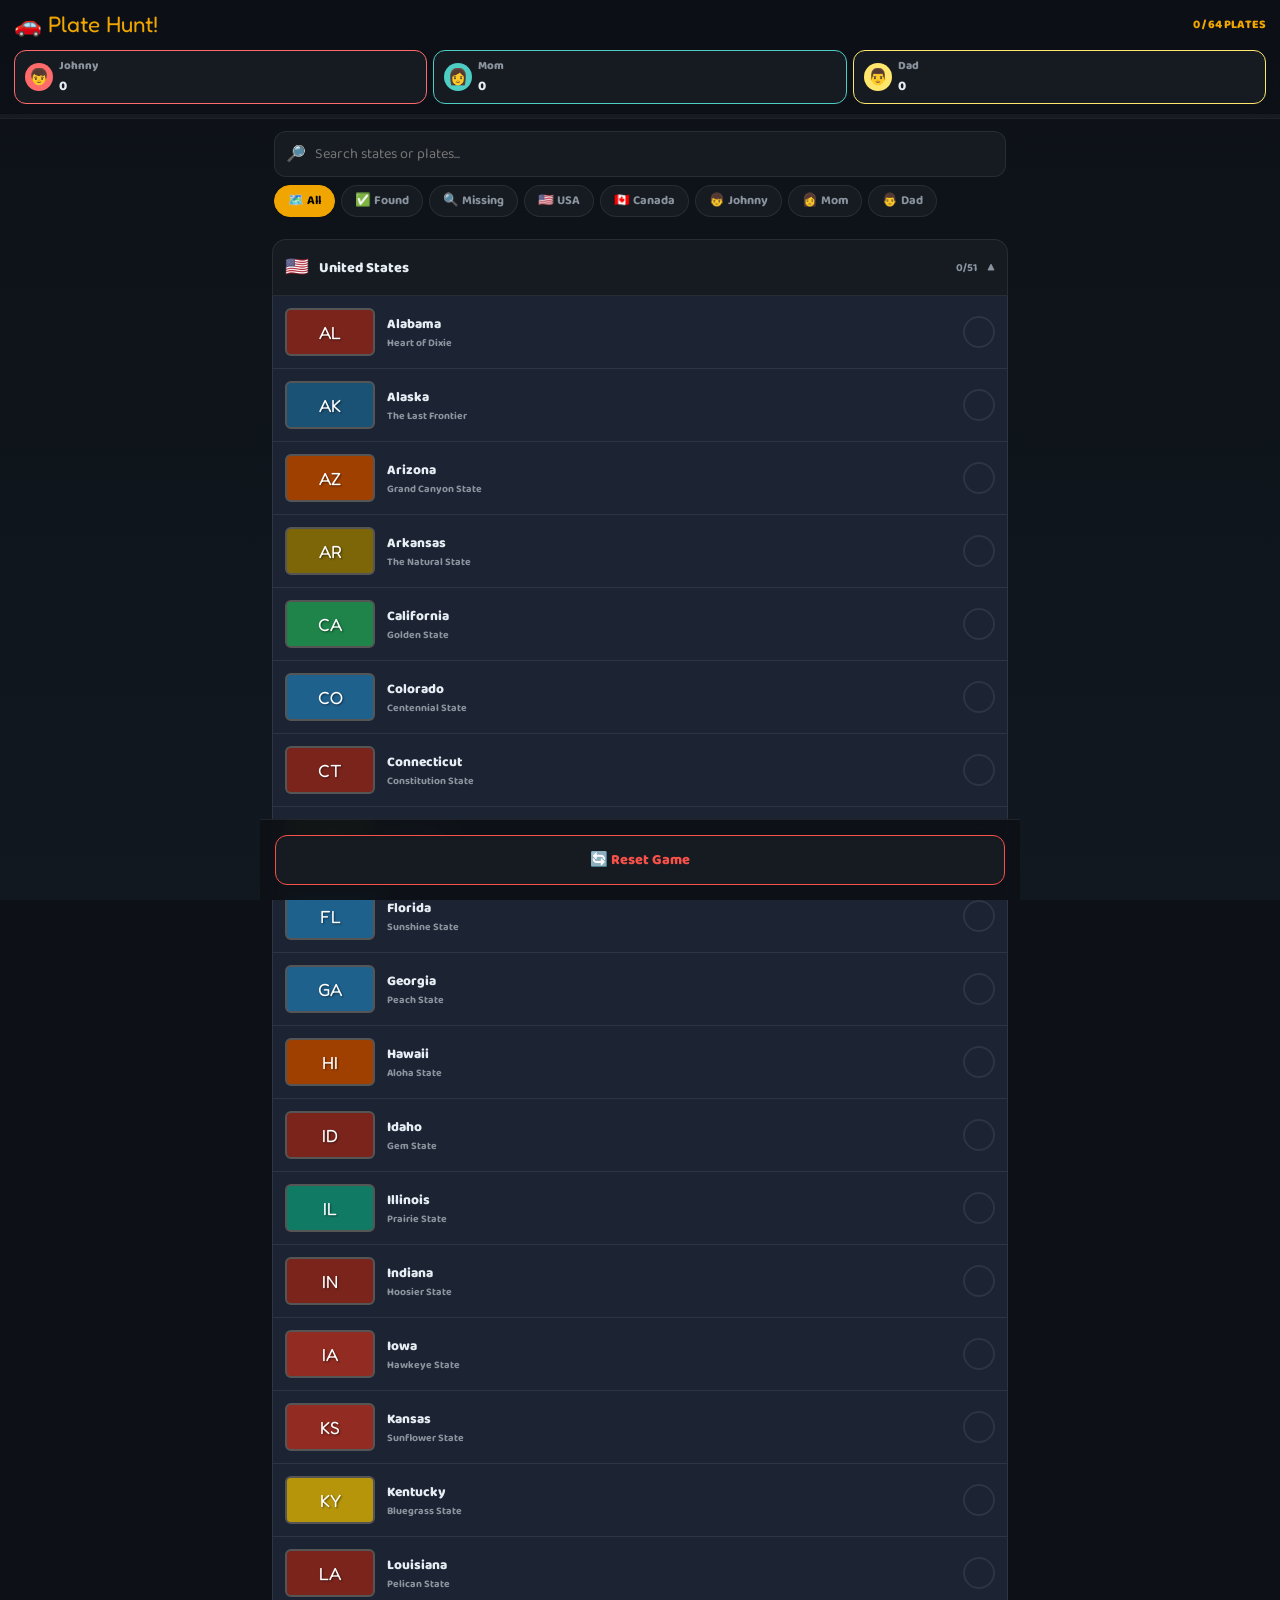
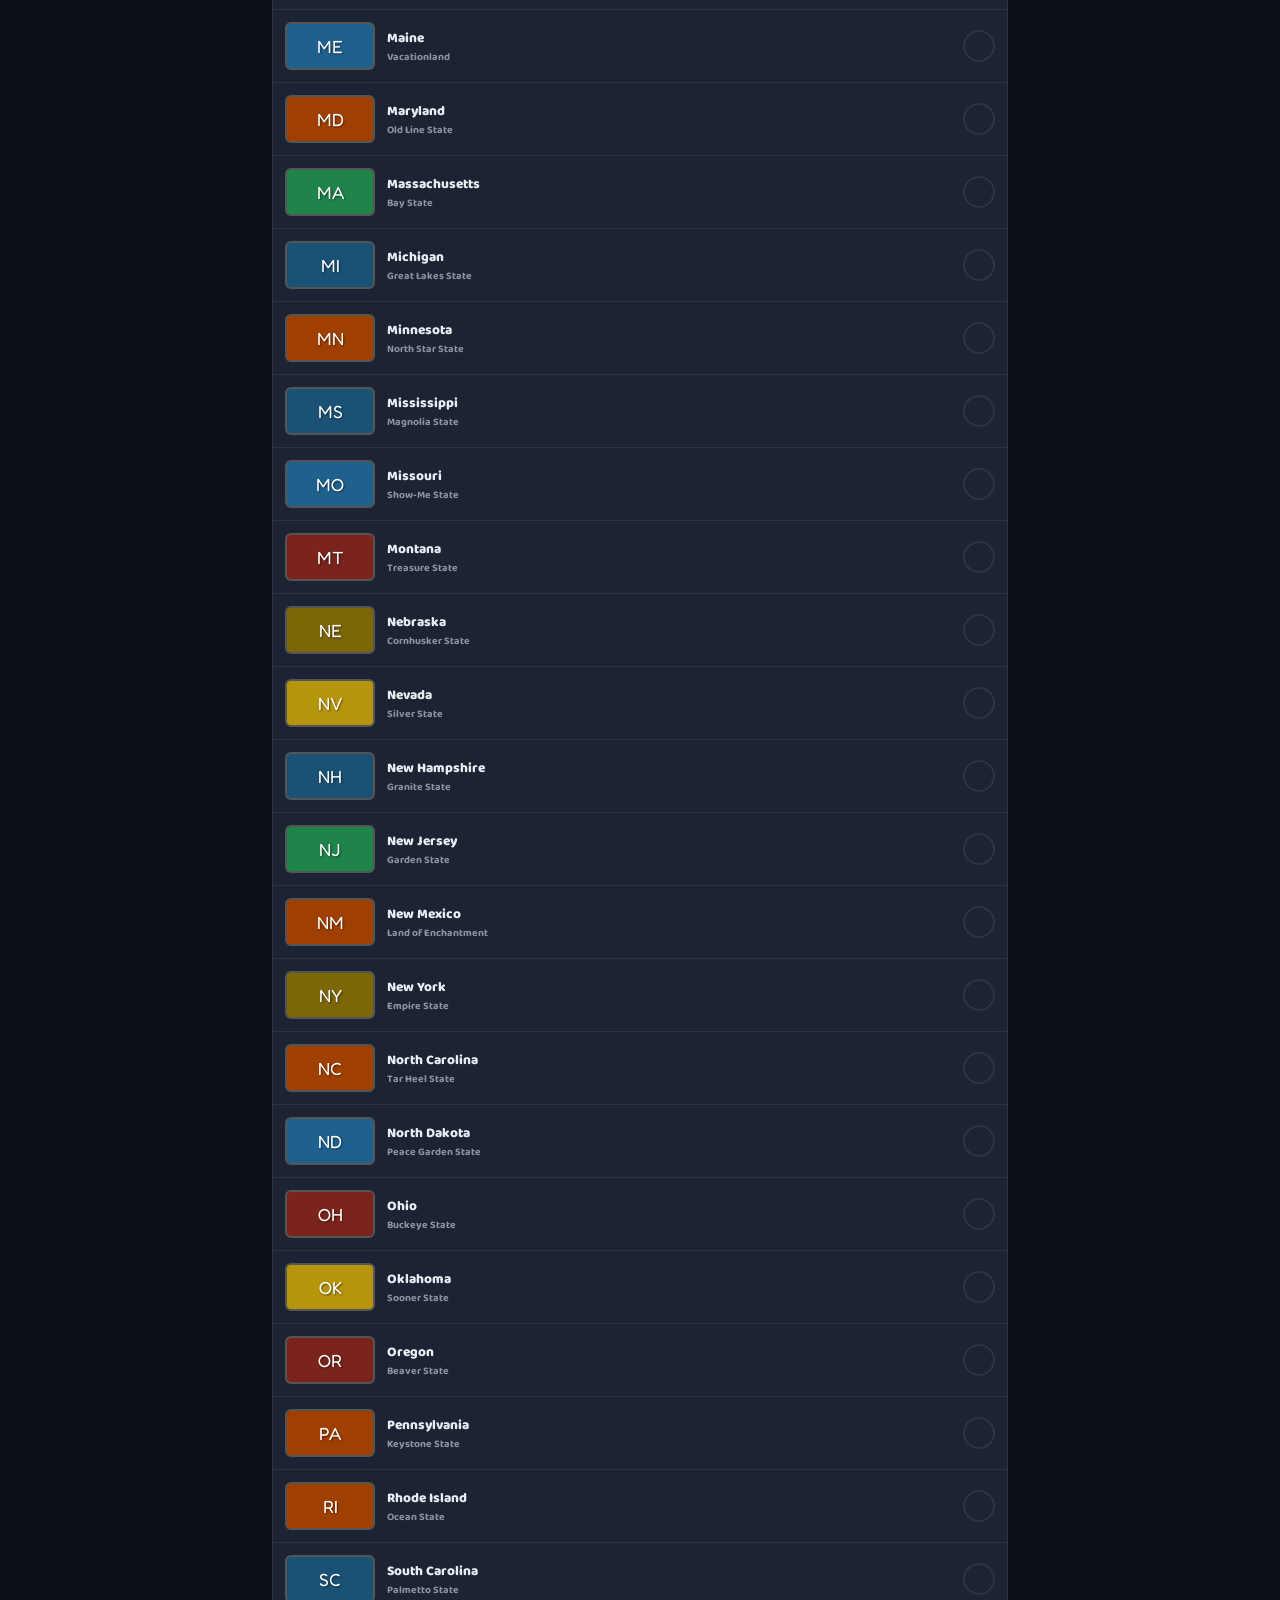
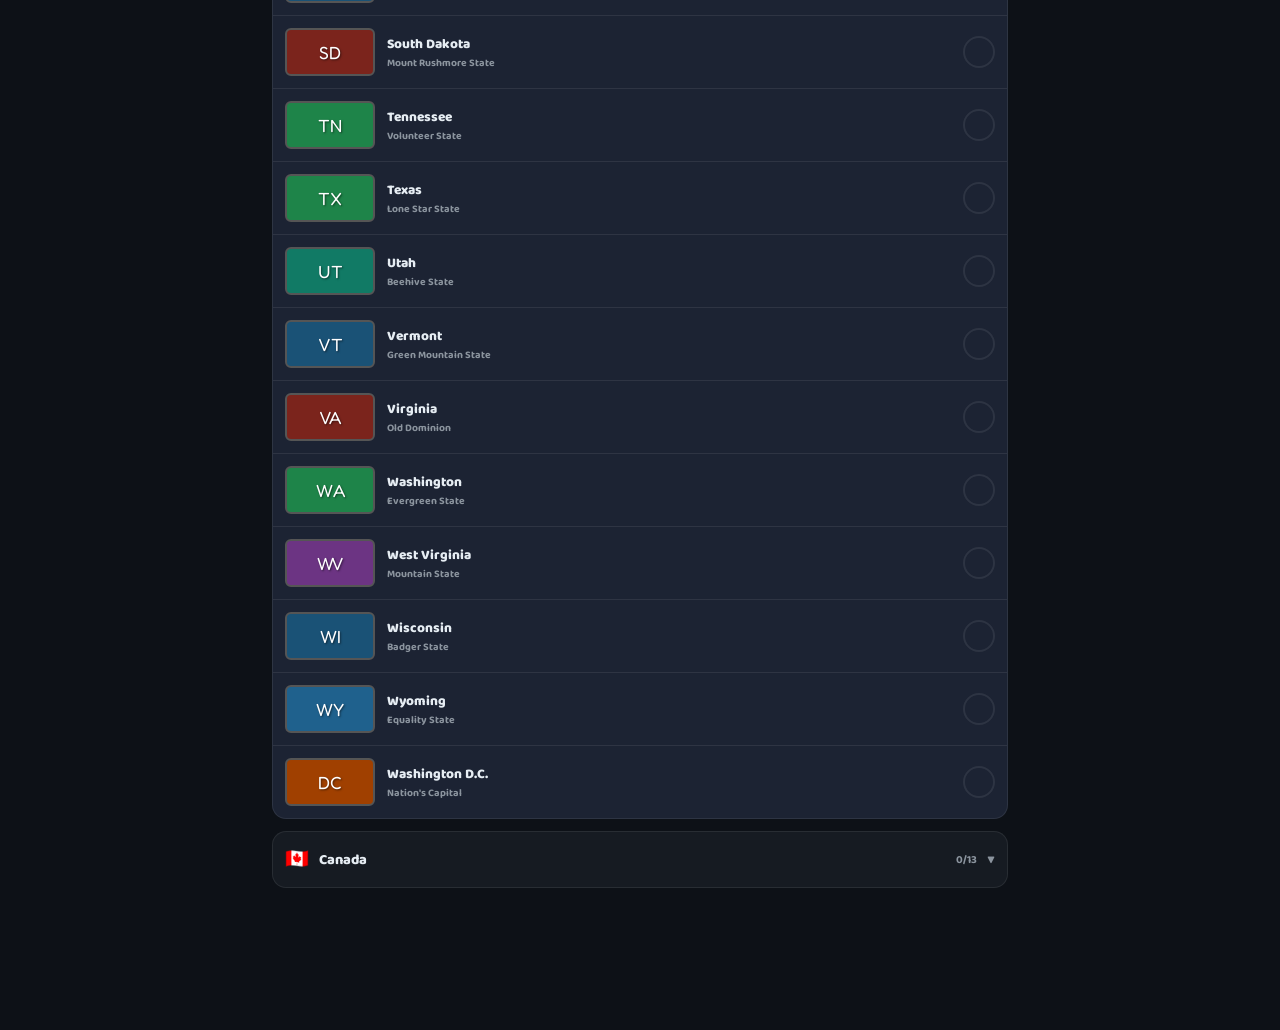
==== index.html @ 68a7c955 "Add Plate Hunt family road trip game app Complete single-page web app for spotting license plates on" ====
<!DOCTYPE html>
<html lang="en">
<head>
    <meta charset="UTF-8"/>
    <meta name="viewport" content="width=device-width, initial-scale=1.0, maximum-scale=1.0, user-scalable=no"/>
    <meta name="apple-mobile-web-app-capable" content="yes"/>
    <meta name="apple-mobile-web-app-status-bar-style" content="black-translucent"/>
    <meta name="apple-mobile-web-app-title" content="Plate Hunt!"/>
    <meta name="theme-color" content="#0d1117"/>
    <title>🚗 Plate Hunt Family!</title>
    <link href="https://fonts.googleapis.com/css2?family=Fredoka+One&family=Baloo+2:wght@400;600;700;800&display=swap" rel="stylesheet"/>
    <style>
        :root{
            --bg:#0d1117;--surface:#161b22;--card:#1c2333;--border:rgba(255,255,255,0.08);
            --accent:#f0a500;--green:#56d364;--red:#f85149;--blue:#58a6ff;--purple:#bc8cff;
            --text:#e6edf3;--sub:#8b949e;
            --p0:#ff6b6b; --p1:#4ecdc4; --p2:#ffe66d;
        }
        *{box-sizing:border-box;margin:0;padding:0;}
        body{font-family:'Baloo 2',cursive;background:var(--bg);color:var(--text);min-height:100vh; -webkit-tap-highlight-color:transparent; overflow-x: hidden;}

        .road-bg{position:fixed;inset:0;z-index:0;overflow:hidden;background:linear-gradient(180deg,#0d1117 0%,#111820 100%);}
        .road-line{position:absolute;bottom:0;left:50%;transform:translateX(-50%);width:6px;
            background:repeating-linear-gradient(180deg,#f0a500 0,#f0a500 30px,transparent 30px,transparent 60px);
            height:200px;opacity:0.15;animation:roadScroll 1s linear infinite;}
        @keyframes roadScroll{to{background-position:0 60px;}}

        header{position:sticky;top:0;z-index:200;background:rgba(13,17,23,0.96);backdrop-filter:blur(16px);border-bottom:1px solid var(--border);}
        .header-top{display:flex;align-items:center;justify-content:space-between;padding:10px 14px 6px;}
        .logo{font-family:'Fredoka One',cursive;font-size:1.4rem;color:var(--accent);display:flex;align-items:center;gap:6px;}

        .scoreboard{display:flex;gap:6px;padding:6px 14px 10px;}
        .player-score{flex:1;display:flex;align-items:center;gap:6px;background:var(--surface);border:1.5px solid var(--border);border-radius:12px;padding:6px 10px;}
        .player-avatar{width:28px;height:28px;border-radius:50%;display:flex;align-items:center;justify-content:center;font-size:1rem;}
        .p-name{font-size:0.72rem;font-weight:800;color:var(--sub);}
        .p-pts{font-size:0.85rem;font-weight:800;}

        .progress-wrap{height:4px;background:var(--surface);}
        .progress-fill{height:100%;background:var(--accent);transition:width 0.5s ease;}

        .controls{position:relative;z-index:1;padding:12px 14px 0;max-width:760px;margin:0 auto;}
        .search-box{position:relative;margin-bottom:8px;}
        .search-box input{width:100%;padding:10px 14px 10px 40px;background:var(--surface);border:1px solid var(--border);border-radius:12px;color:var(--text);outline:none;font-size:0.9rem; font-family: inherit;}
        .search-icon{position:absolute;left:12px;top:50%;transform:translateY(-50%);}

        .filter-row{display:flex;gap:6px;overflow-x:auto;padding-bottom:10px;scrollbar-width:none;}
        .filter-row::-webkit-scrollbar { display: none; }
        .chip{flex-shrink:0;padding:5px 13px;background:var(--surface);border:1px solid var(--border);border-radius:20px;color:var(--sub);font-size:0.78rem;font-weight:700;cursor:pointer;font-family:inherit;}
        .chip.active{background:var(--accent);color:#000;border-color:var(--accent);}

        .main{position:relative;z-index:1;padding:12px 12px 130px;max-width:760px;margin:0 auto;}
        .state-section{margin-bottom:12px;}
        .state-header{display:flex;align-items:center;justify-content:space-between;padding:12px;background:var(--surface);border:1px solid var(--border);border-radius:14px;cursor:pointer;user-select:none;}
        .state-header.has-open{border-radius:14px 14px 0 0;}
        .state-info{display:flex;align-items:center;gap:10px;}
        .state-flag{font-size:1.2rem;}
        .state-name{font-weight:800;font-size:0.9rem;}
        .state-count{font-size:0.7rem;font-weight:700;color:var(--sub);}
        .state-chevron{transition:transform 0.2s;font-size:0.8rem;color:var(--sub);}
        .state-chevron.open{transform:rotate(180deg);}
        .plates-row{display:none;flex-direction:column;background:var(--card);border-radius:0 0 14px 14px;margin-top:0;border:1px solid var(--border);border-top:none;}
        .plates-row.open{display:flex;}

        .plate-item{display:flex;align-items:center;gap:12px;padding:12px;border-bottom:1px solid var(--border);transition:all 0.2s;cursor:pointer;}
        .plate-item:last-child{border-bottom:none;}
        .plate-item:active{background:rgba(255,255,255,0.03);}
        .plate-visual{width:90px;height:48px;border-radius:6px;background:#222;display:flex;align-items:center;justify-content:center;flex-shrink:0;overflow:hidden;border:2px solid #555;position:relative;}
        .plate-abbr{font-family:'Fredoka One'; font-size:1.1rem; color:#fff; text-shadow:1px 1px 2px rgba(0,0,0,0.5);}
        .plate-details{flex:1;}
        .plate-title{font-size:0.85rem;font-weight:800;}
        .plate-meta{font-size:0.65rem;font-weight:700;color:var(--sub);}
        .plate-check{width:32px;height:32px;border-radius:50%;border:2px solid var(--border);display:flex;align-items:center;justify-content:center;flex-shrink:0;font-size:0.9rem;background:transparent;}
        .plate-check.checked{border-color:var(--green);background:var(--green);color:#000;}

        .found-0{border-left:4px solid var(--p0); background:rgba(255,107,107,0.05);}
        .found-1{border-left:4px solid var(--p1); background:rgba(78,205,196,0.05);}
        .found-2{border-left:4px solid var(--p2); background:rgba(255,230,109,0.05);}

        .picker-overlay{display:none;position:fixed;inset:0;z-index:400;background:rgba(0,0,0,0.8);backdrop-filter:blur(4px);align-items:flex-end;}
        .picker-overlay.show{display:flex;}
        .picker-sheet{background:var(--surface);width:100%;max-width:760px;margin:0 auto;padding:20px;border-radius:20px 20px 0 0;animation:slideUp 0.3s ease-out;}
        @keyframes slideUp{from{transform:translateY(100%);}to{transform:translateY(0);}}
        .picker-title{margin-bottom:6px;text-align:center;font-size:1.1rem;font-weight:800;}
        .picker-plate-name{text-align:center;color:var(--accent);font-weight:700;margin-bottom:15px;font-size:0.9rem;}
        .picker-btn{width:100%;display:flex;align-items:center;gap:15px;padding:15px;margin-bottom:10px;border:1px solid var(--border);border-radius:12px;background:none;color:#fff;font-family:inherit;font-size:1rem;font-weight:700;cursor:pointer;transition:background 0.15s;}
        .picker-btn:active{background:rgba(255,255,255,0.05);}
        .picker-btn .avatar{width:36px;height:36px;border-radius:50%;display:flex;align-items:center;justify-content:center;font-size:1.2rem;}
        .picker-cancel{width:100%;padding:14px;border:none;border-radius:12px;background:var(--red);color:#fff;font-family:inherit;font-size:1rem;font-weight:800;cursor:pointer;margin-top:5px;}
        .picker-unmark{width:100%;padding:14px;border:none;border-radius:12px;background:var(--card);color:var(--sub);font-family:inherit;font-size:0.85rem;font-weight:700;cursor:pointer;margin-top:8px;}

        .bottom-bar{position:fixed;bottom:0;left:50%;transform:translateX(-50%);width:100%;max-width:760px;background:rgba(13,17,23,0.95);backdrop-filter:blur(12px);padding:15px;display:flex;gap:10px;z-index:300;border-top:1px solid var(--border);}
        .btn-reset{flex:1;padding:12px;border-radius:12px;background:var(--surface);color:var(--red);border:1px solid var(--red);font-family:inherit;font-weight:800;cursor:pointer;font-size:0.9rem;}
        .btn-reset:active{background:rgba(248,81,73,0.1);}

        .confetti-piece{position:fixed;width:8px;height:8px;z-index:999;border-radius:2px;animation:fall 1.2s linear forwards;pointer-events:none;}
        @keyframes fall{to{transform:translateY(100vh) rotate(720deg);opacity:0;}}

        .completion-banner{display:none;position:fixed;top:50%;left:50%;transform:translate(-50%,-50%);z-index:500;background:var(--surface);border:2px solid var(--accent);border-radius:24px;padding:30px 40px;text-align:center;animation:popIn 0.4s ease-out;}
        @keyframes popIn{from{transform:translate(-50%,-50%) scale(0.5);opacity:0;}to{transform:translate(-50%,-50%) scale(1);opacity:1;}}
        .completion-banner h2{font-family:'Fredoka One';font-size:1.5rem;color:var(--accent);margin-bottom:8px;}
        .completion-banner p{color:var(--sub);font-weight:700;}
        .completion-banner button{margin-top:15px;padding:10px 30px;border:none;border-radius:10px;background:var(--accent);color:#000;font-family:inherit;font-weight:800;font-size:1rem;cursor:pointer;}

        .empty-msg{text-align:center;padding:40px 20px;color:var(--sub);font-weight:700;}
    </style>
</head>
<body>
    <div class="road-bg"><div class="road-line"></div></div>

    <header>
        <div class="header-top">
            <div class="logo">🚗 Plate Hunt!</div>
            <div id="totalPill" style="font-size:0.75rem; font-weight:800; color:var(--accent);">0 / 0 PLATES</div>
        </div>
        <div class="scoreboard" id="scoreboard"></div>
        <div class="progress-wrap"><div class="progress-fill" id="progressFill" style="width:0%"></div></div>
    </header>

    <div class="controls">
        <div class="search-box">
            <span class="search-icon">🔎</span>
            <input type="text" id="searchInput" placeholder="Search states or plates..."/>
        </div>
        <div class="filter-row" id="filterRow">
            <button class="chip active" data-f="all">🗺️ All</button>
            <button class="chip" data-f="found">✅ Found</button>
            <button class="chip" data-f="missing">🔍 Missing</button>
            <button class="chip" data-f="us">🇺🇸 USA</button>
            <button class="chip" data-f="canada">🇨🇦 Canada</button>
            <button class="chip" data-f="p0">👦 Johnny</button>
            <button class="chip" data-f="p1">👩 Mom</button>
            <button class="chip" data-f="p2">👨 Dad</button>
        </div>
    </div>

    <div class="main" id="mainGrid"></div>

    <div class="bottom-bar">
        <button class="btn-reset" id="resetBtn">🔄 Reset Game</button>
    </div>

    <!-- Player Picker Modal -->
    <div class="picker-overlay" id="pickerOverlay">
        <div class="picker-sheet">
            <div class="picker-title">🎉 Who found it?</div>
            <div class="picker-plate-name" id="pickerPlateName"></div>
            <div id="pickerButtons"></div>
            <button class="picker-unmark" id="pickerUnmark" style="display:none;">Remove mark</button>
            <button class="picker-cancel" id="pickerCancel">Cancel</button>
        </div>
    </div>

    <!-- Completion Banner -->
    <div class="completion-banner" id="completionBanner">
        <h2>🏆 ALL PLATES FOUND!</h2>
        <p>Amazing road trip! You found every plate!</p>
        <button onclick="document.getElementById('completionBanner').style.display='none'">Awesome!</button>
    </div>

    <script>
    (function(){
        // Players
        const PLAYERS = [
            { name: 'Johnny', emoji: '👦', color: 'var(--p0)' },
            { name: 'Mom',    emoji: '👩', color: 'var(--p1)' },
            { name: 'Dad',    emoji: '👨', color: 'var(--p2)' }
        ];

        // All US states + DC + Canada provinces
        const REGIONS = [
            // US States
            { abbr:'AL', name:'Alabama',        country:'us', motto:'Heart of Dixie' },
            { abbr:'AK', name:'Alaska',          country:'us', motto:'The Last Frontier' },
            { abbr:'AZ', name:'Arizona',         country:'us', motto:'Grand Canyon State' },
            { abbr:'AR', name:'Arkansas',        country:'us', motto:'The Natural State' },
            { abbr:'CA', name:'California',      country:'us', motto:'Golden State' },
            { abbr:'CO', name:'Colorado',        country:'us', motto:'Centennial State' },
            { abbr:'CT', name:'Connecticut',     country:'us', motto:'Constitution State' },
            { abbr:'DE', name:'Delaware',        country:'us', motto:'The First State' },
            { abbr:'FL', name:'Florida',         country:'us', motto:'Sunshine State' },
            { abbr:'GA', name:'Georgia',         country:'us', motto:'Peach State' },
            { abbr:'HI', name:'Hawaii',          country:'us', motto:'Aloha State' },
            { abbr:'ID', name:'Idaho',           country:'us', motto:'Gem State' },
            { abbr:'IL', name:'Illinois',        country:'us', motto:'Prairie State' },
            { abbr:'IN', name:'Indiana',         country:'us', motto:'Hoosier State' },
            { abbr:'IA', name:'Iowa',            country:'us', motto:'Hawkeye State' },
            { abbr:'KS', name:'Kansas',          country:'us', motto:'Sunflower State' },
            { abbr:'KY', name:'Kentucky',        country:'us', motto:'Bluegrass State' },
            { abbr:'LA', name:'Louisiana',       country:'us', motto:'Pelican State' },
            { abbr:'ME', name:'Maine',           country:'us', motto:'Vacationland' },
            { abbr:'MD', name:'Maryland',        country:'us', motto:'Old Line State' },
            { abbr:'MA', name:'Massachusetts',   country:'us', motto:'Bay State' },
            { abbr:'MI', name:'Michigan',        country:'us', motto:'Great Lakes State' },
            { abbr:'MN', name:'Minnesota',       country:'us', motto:'North Star State' },
            { abbr:'MS', name:'Mississippi',     country:'us', motto:'Magnolia State' },
            { abbr:'MO', name:'Missouri',        country:'us', motto:'Show-Me State' },
            { abbr:'MT', name:'Montana',         country:'us', motto:'Treasure State' },
            { abbr:'NE', name:'Nebraska',        country:'us', motto:'Cornhusker State' },
            { abbr:'NV', name:'Nevada',          country:'us', motto:'Silver State' },
            { abbr:'NH', name:'New Hampshire',   country:'us', motto:'Granite State' },
            { abbr:'NJ', name:'New Jersey',      country:'us', motto:'Garden State' },
            { abbr:'NM', name:'New Mexico',      country:'us', motto:'Land of Enchantment' },
            { abbr:'NY', name:'New York',        country:'us', motto:'Empire State' },
            { abbr:'NC', name:'North Carolina',  country:'us', motto:'Tar Heel State' },
            { abbr:'ND', name:'North Dakota',    country:'us', motto:'Peace Garden State' },
            { abbr:'OH', name:'Ohio',            country:'us', motto:'Buckeye State' },
            { abbr:'OK', name:'Oklahoma',        country:'us', motto:'Sooner State' },
            { abbr:'OR', name:'Oregon',          country:'us', motto:'Beaver State' },
            { abbr:'PA', name:'Pennsylvania',    country:'us', motto:'Keystone State' },
            { abbr:'RI', name:'Rhode Island',    country:'us', motto:'Ocean State' },
            { abbr:'SC', name:'South Carolina',  country:'us', motto:'Palmetto State' },
            { abbr:'SD', name:'South Dakota',    country:'us', motto:'Mount Rushmore State' },
            { abbr:'TN', name:'Tennessee',       country:'us', motto:'Volunteer State' },
            { abbr:'TX', name:'Texas',           country:'us', motto:'Lone Star State' },
            { abbr:'UT', name:'Utah',            country:'us', motto:'Beehive State' },
            { abbr:'VT', name:'Vermont',         country:'us', motto:'Green Mountain State' },
            { abbr:'VA', name:'Virginia',        country:'us', motto:'Old Dominion' },
            { abbr:'WA', name:'Washington',      country:'us', motto:'Evergreen State' },
            { abbr:'WV', name:'West Virginia',   country:'us', motto:'Mountain State' },
            { abbr:'WI', name:'Wisconsin',       country:'us', motto:'Badger State' },
            { abbr:'WY', name:'Wyoming',         country:'us', motto:'Equality State' },
            { abbr:'DC', name:'Washington D.C.', country:'us', motto:'Nation\'s Capital' },
            // Canada
            { abbr:'AB', name:'Alberta',              country:'canada', motto:'Wild Rose Country' },
            { abbr:'BC', name:'British Columbia',     country:'canada', motto:'Beautiful British Columbia' },
            { abbr:'MB', name:'Manitoba',             country:'canada', motto:'Friendly Manitoba' },
            { abbr:'NB', name:'New Brunswick',        country:'canada', motto:'Picture Province' },
            { abbr:'NL', name:'Newfoundland',         country:'canada', motto:'A World of Difference' },
            { abbr:'NS', name:'Nova Scotia',          country:'canada', motto:'Canada\'s Ocean Playground' },
            { abbr:'NT', name:'Northwest Territories',country:'canada', motto:'Spectacular NWT' },
            { abbr:'NU', name:'Nunavut',              country:'canada', motto:'Our Land' },
            { abbr:'ON', name:'Ontario',              country:'canada', motto:'Yours to Discover' },
            { abbr:'PE', name:'Prince Edward Island', country:'canada', motto:'Birthplace of Confederation' },
            { abbr:'QC', name:'Quebec',               country:'canada', motto:'Je me souviens' },
            { abbr:'SK', name:'Saskatchewan',         country:'canada', motto:'Land of Living Skies' },
            { abbr:'YT', name:'Yukon',                country:'canada', motto:'Larger than Life' }
        ];

        const TOTAL = REGIONS.length;
        const SAVE_KEY = 'plateHuntData';

        // State: { [abbr]: { foundBy: playerIndex, timestamp: number } }
        let gameState = {};
        let currentFilter = 'all';
        let searchQuery = '';
        let openSections = {};
        let selectedPlate = null;

        // Load/Save
        function load() {
            try {
                const d = localStorage.getItem(SAVE_KEY);
                if (d) gameState = JSON.parse(d);
            } catch(e) { gameState = {}; }
        }
        function save() {
            localStorage.setItem(SAVE_KEY, JSON.stringify(gameState));
        }

        // Plate colors based on abbreviation (deterministic)
        function plateColor(abbr) {
            const colors = ['#1a5276','#7b241c','#1e8449','#6c3483','#b7950b','#a04000','#1f618d','#7d6608','#922b21','#117a65'];
            let hash = 0;
            for (let i = 0; i < abbr.length; i++) hash = abbr.charCodeAt(i) + ((hash << 5) - hash);
            return colors[Math.abs(hash) % colors.length];
        }

        // Render scoreboard
        function renderScoreboard() {
            const sb = document.getElementById('scoreboard');
            sb.innerHTML = PLAYERS.map((p, i) => {
                const count = Object.values(gameState).filter(v => v.foundBy === i).length;
                return `<div class="player-score" style="border-color:${p.color}">
                    <div class="player-avatar" style="background:${p.color}">${p.emoji}</div>
                    <div><div class="p-name">${p.name}</div><div class="p-pts">${count}</div></div>
                </div>`;
            }).join('');
        }

        // Render progress
        function renderProgress() {
            const found = Object.keys(gameState).length;
            document.getElementById('totalPill').textContent = `${found} / ${TOTAL} PLATES`;
            document.getElementById('progressFill').style.width = `${(found/TOTAL)*100}%`;
        }

        // Filter regions
        function getFilteredRegions() {
            let list = REGIONS;

            // Country filter
            if (currentFilter === 'us') list = list.filter(r => r.country === 'us');
            else if (currentFilter === 'canada') list = list.filter(r => r.country === 'canada');

            // Found/missing filter
            if (currentFilter === 'found') list = list.filter(r => gameState[r.abbr]);
            else if (currentFilter === 'missing') list = list.filter(r => !gameState[r.abbr]);

            // Player filter
            if (currentFilter === 'p0') list = list.filter(r => gameState[r.abbr] && gameState[r.abbr].foundBy === 0);
            if (currentFilter === 'p1') list = list.filter(r => gameState[r.abbr] && gameState[r.abbr].foundBy === 1);
            if (currentFilter === 'p2') list = list.filter(r => gameState[r.abbr] && gameState[r.abbr].foundBy === 2);

            // Search
            if (searchQuery) {
                const q = searchQuery.toLowerCase();
                list = list.filter(r => r.name.toLowerCase().includes(q) || r.abbr.toLowerCase().includes(q) || r.motto.toLowerCase().includes(q));
            }

            return list;
        }

        // Group by country
        function groupByCountry(regions) {
            const groups = {};
            regions.forEach(r => {
                const label = r.country === 'us' ? '🇺🇸 United States' : '🇨🇦 Canada';
                if (!groups[label]) groups[label] = [];
                groups[label].push(r);
            });
            return groups;
        }

        // Render main grid
        function renderGrid() {
            const grid = document.getElementById('mainGrid');
            const filtered = getFilteredRegions();

            if (filtered.length === 0) {
                grid.innerHTML = '<div class="empty-msg">No plates match your search.</div>';
                return;
            }

            const groups = groupByCountry(filtered);
            let html = '';

            for (const [groupName, regions] of Object.entries(groups)) {
                const foundInGroup = regions.filter(r => gameState[r.abbr]).length;
                const key = groupName;
                const isOpen = openSections[key];

                html += `<div class="state-section">
                    <div class="state-header ${isOpen ? 'has-open' : ''}" data-group="${key}">
                        <div class="state-info">
                            <span class="state-flag">${groupName.split(' ')[0]}</span>
                            <span class="state-name">${groupName.substring(groupName.indexOf(' ') + 1)}</span>
                        </div>
                        <div style="display:flex;align-items:center;gap:10px;">
                            <span class="state-count">${foundInGroup}/${regions.length}</span>
                            <span class="state-chevron ${isOpen ? 'open' : ''}">▼</span>
                        </div>
                    </div>
                    <div class="plates-row ${isOpen ? 'open' : ''}">`;

                regions.forEach(r => {
                    const found = gameState[r.abbr];
                    const foundClass = found !== undefined ? `found-${found.foundBy}` : '';
                    const checkedClass = found ? 'checked' : '';
                    const player = found ? PLAYERS[found.foundBy] : null;
                    const bg = plateColor(r.abbr);

                    html += `<div class="plate-item ${foundClass}" data-abbr="${r.abbr}">
                        <div class="plate-visual" style="background:${bg}">
                            <span class="plate-abbr">${r.abbr}</span>
                        </div>
                        <div class="plate-details">
                            <div class="plate-title">${r.name}</div>
                            <div class="plate-meta" style="color:${found ? player.color : 'var(--sub)'}">
                                ${found ? `${player.emoji} Found by ${player.name}` : r.motto}
                            </div>
                        </div>
                        <div class="plate-check ${checkedClass}">${found ? '✓' : ''}</div>
                    </div>`;
                });

                html += '</div></div>';
            }

            grid.innerHTML = html;

            // Bind section headers
            grid.querySelectorAll('.state-header').forEach(h => {
                h.addEventListener('click', () => {
                    const key = h.dataset.group;
                    openSections[key] = !openSections[key];
                    renderGrid();
                });
            });

            // Bind plate items
            grid.querySelectorAll('.plate-item').forEach(item => {
                item.addEventListener('click', () => {
                    selectedPlate = item.dataset.abbr;
                    openPicker(selectedPlate);
                });
            });
        }

        // Picker modal
        function openPicker(abbr) {
            const region = REGIONS.find(r => r.abbr === abbr);
            const overlay = document.getElementById('pickerOverlay');
            const plateName = document.getElementById('pickerPlateName');
            const buttons = document.getElementById('pickerButtons');
            const unmark = document.getElementById('pickerUnmark');

            plateName.textContent = `${region.name} (${region.abbr})`;

            buttons.innerHTML = PLAYERS.map((p, i) => {
                return `<button class="picker-btn" data-player="${i}">
                    <div class="avatar" style="background:${p.color}">${p.emoji}</div>
                    <span>${p.name}</span>
                </button>`;
            }).join('');

            // Show unmark if already found
            if (gameState[abbr]) {
                unmark.style.display = 'block';
            } else {
                unmark.style.display = 'none';
            }

            overlay.classList.add('show');

            // Bind player buttons
            buttons.querySelectorAll('.picker-btn').forEach(btn => {
                btn.addEventListener('click', () => {
                    const pi = parseInt(btn.dataset.player);
                    gameState[abbr] = { foundBy: pi, timestamp: Date.now() };
                    save();
                    closePicker();
                    spawnConfetti();
                    renderAll();
                    checkCompletion();
                });
            });

            // Unmark
            unmark.onclick = () => {
                delete gameState[abbr];
                save();
                closePicker();
                renderAll();
            };
        }

        function closePicker() {
            document.getElementById('pickerOverlay').classList.remove('show');
            selectedPlate = null;
        }

        // Confetti
        function spawnConfetti() {
            const colors = ['#ff6b6b','#4ecdc4','#ffe66d','#f0a500','#56d364','#58a6ff','#bc8cff'];
            for (let i = 0; i < 30; i++) {
                const el = document.createElement('div');
                el.className = 'confetti-piece';
                el.style.left = Math.random() * 100 + 'vw';
                el.style.top = -10 + 'px';
                el.style.background = colors[Math.floor(Math.random() * colors.length)];
                el.style.animationDelay = Math.random() * 0.5 + 's';
                el.style.animationDuration = (0.8 + Math.random() * 0.8) + 's';
                document.body.appendChild(el);
                setTimeout(() => el.remove(), 2000);
            }
        }

        // Check completion
        function checkCompletion() {
            if (Object.keys(gameState).length >= TOTAL) {
                document.getElementById('completionBanner').style.display = 'block';
                for (let i = 0; i < 5; i++) setTimeout(spawnConfetti, i * 300);
            }
        }

        // Render all
        function renderAll() {
            renderScoreboard();
            renderProgress();
            renderGrid();
        }

        // Filter chips
        document.getElementById('filterRow').addEventListener('click', e => {
            const chip = e.target.closest('.chip');
            if (!chip) return;
            document.querySelectorAll('.chip').forEach(c => c.classList.remove('active'));
            chip.classList.add('active');
            currentFilter = chip.dataset.f;
            renderGrid();
        });

        // Search
        document.getElementById('searchInput').addEventListener('input', e => {
            searchQuery = e.target.value;
            renderGrid();
        });

        // Cancel picker
        document.getElementById('pickerCancel').addEventListener('click', closePicker);
        document.getElementById('pickerOverlay').addEventListener('click', e => {
            if (e.target === document.getElementById('pickerOverlay')) closePicker();
        });

        // Reset
        document.getElementById('resetBtn').addEventListener('click', () => {
            if (confirm('Reset all progress? This cannot be undone!')) {
                gameState = {};
                save();
                openSections = {};
                renderAll();
            }
        });

        // Init
        load();
        // Open US section by default
        openSections['🇺🇸 United States'] = true;
        renderAll();
    })();
    </script>
</body>
</html>
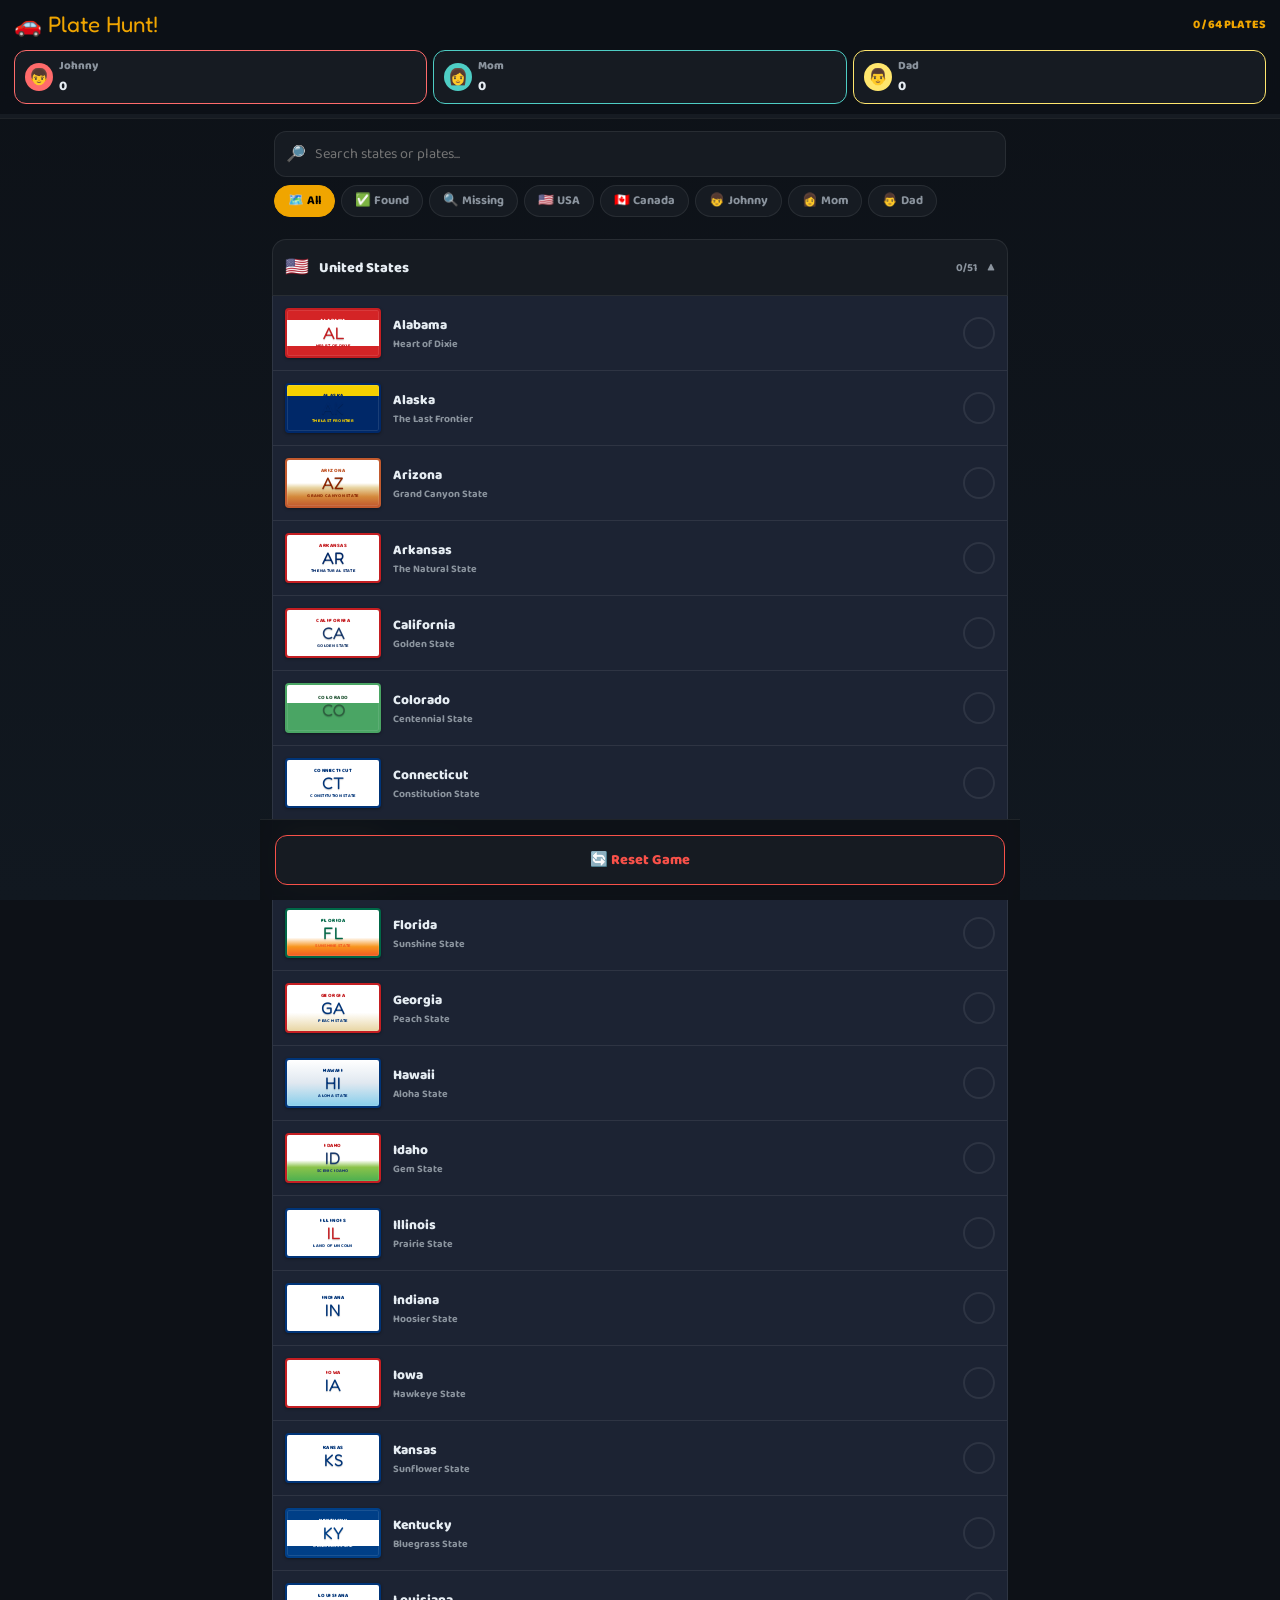
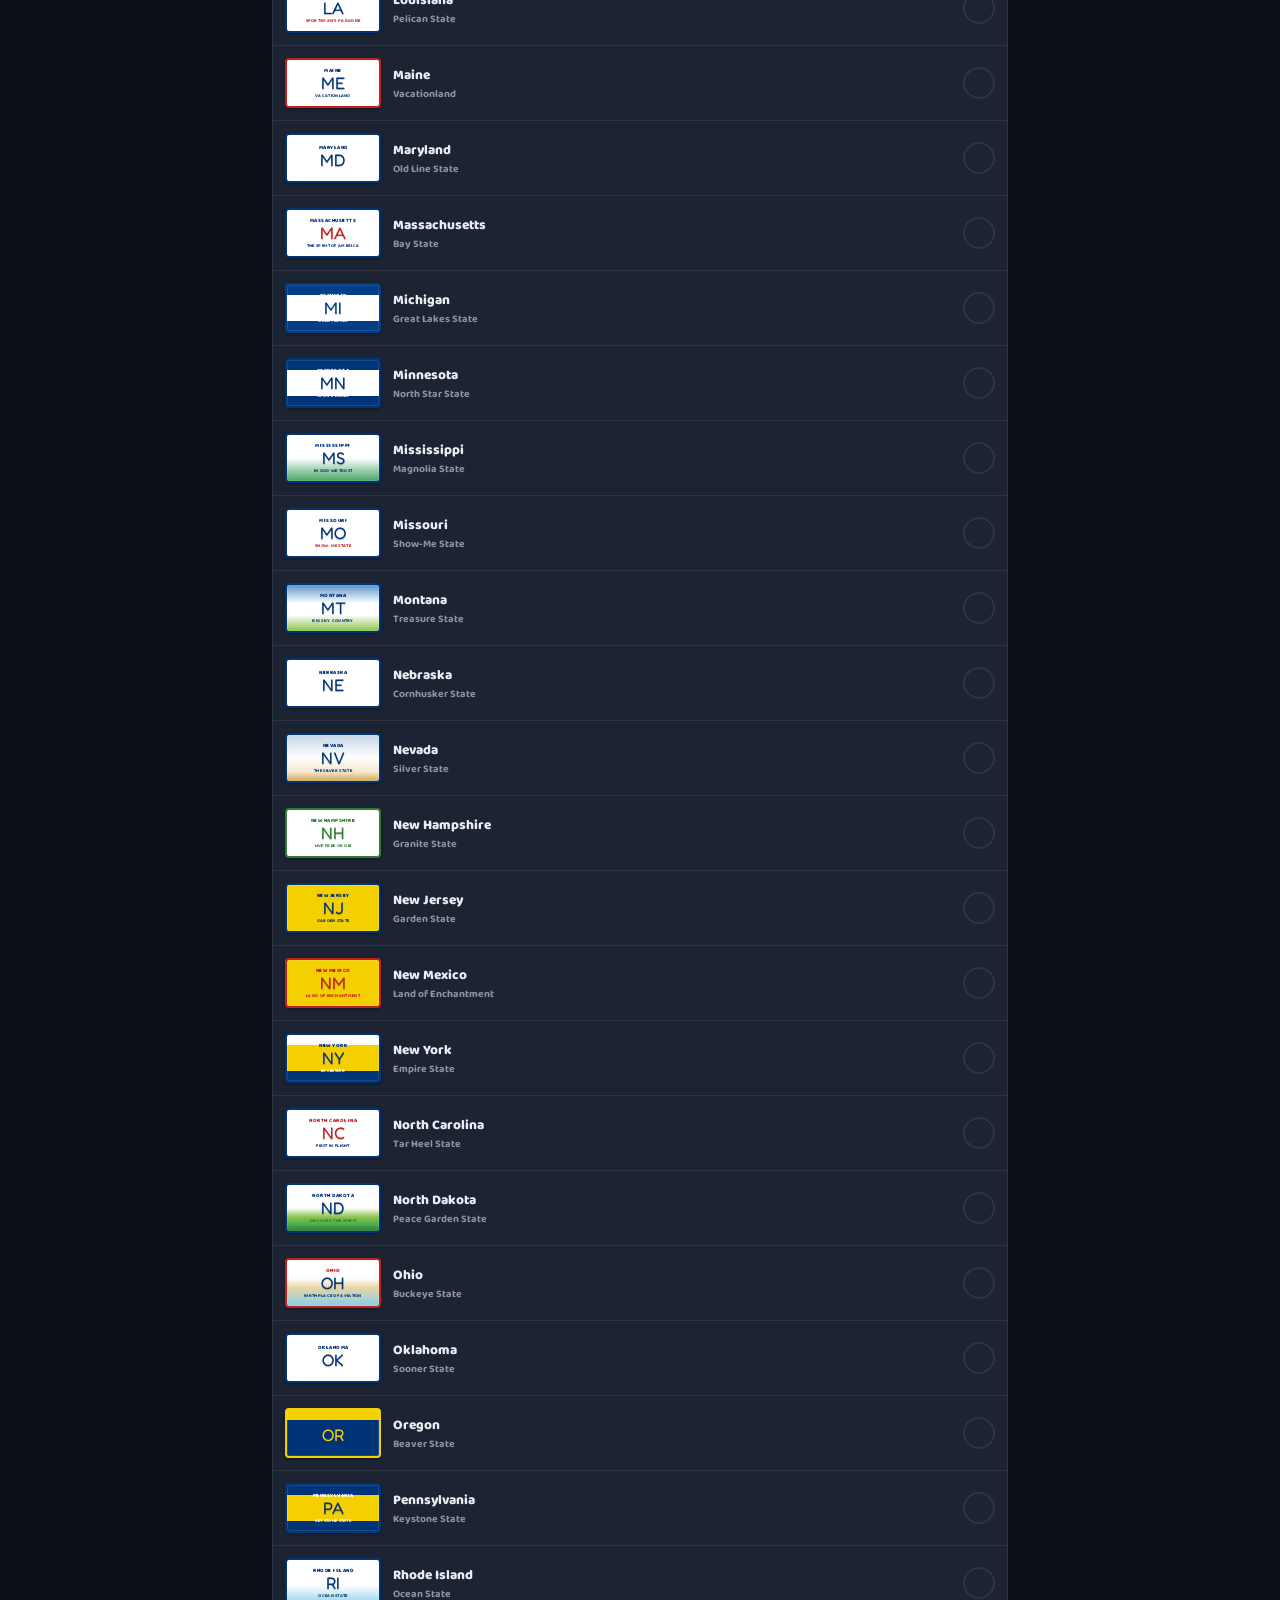
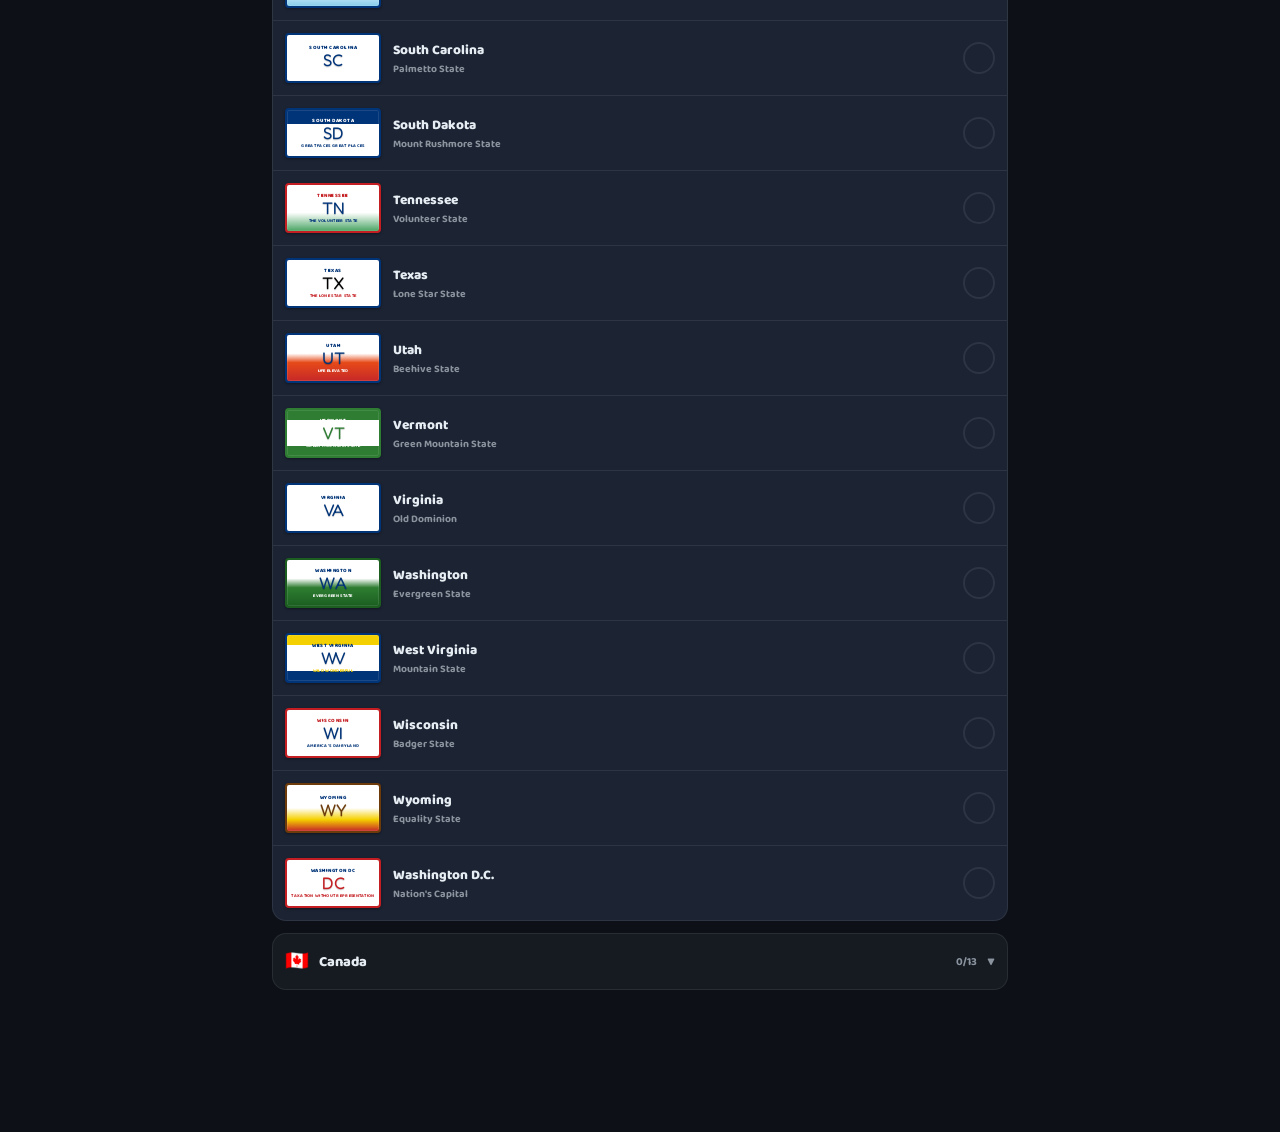
==== commit 649f6c37: "Add realistic state-specific license plate designs Each plate now shows CSS-styled mini plates match" ====
--- a/index.html
+++ b/index.html
@@ -64,8 +64,10 @@
         .plate-item{display:flex;align-items:center;gap:12px;padding:12px;border-bottom:1px solid var(--border);transition:all 0.2s;cursor:pointer;}
         .plate-item:last-child{border-bottom:none;}
         .plate-item:active{background:rgba(255,255,255,0.03);}
-        .plate-visual{width:90px;height:48px;border-radius:6px;background:#222;display:flex;align-items:center;justify-content:center;flex-shrink:0;overflow:hidden;border:2px solid #555;position:relative;}
-        .plate-abbr{font-family:'Fredoka One'; font-size:1.1rem; color:#fff; text-shadow:1px 1px 2px rgba(0,0,0,0.5);}
+        .plate-visual{width:96px;height:50px;border-radius:4px;display:flex;flex-direction:column;align-items:center;justify-content:center;flex-shrink:0;overflow:hidden;border:2px solid #888;position:relative;box-shadow:inset 0 0 0 1px rgba(255,255,255,0.1),0 1px 3px rgba(0,0,0,0.4);}
+        .plate-top{font-size:0.32rem;font-weight:800;text-transform:uppercase;letter-spacing:0.5px;line-height:1;margin-bottom:1px;}
+        .plate-abbr{font-family:'Fredoka One'; font-size:1.05rem; line-height:1.1; text-shadow:0 1px 1px rgba(0,0,0,0.2);}
+        .plate-bottom{font-size:0.28rem;font-weight:800;text-transform:uppercase;letter-spacing:0.3px;line-height:1;margin-top:1px;opacity:0.85;}
         .plate-details{flex:1;}
         .plate-title{font-size:0.85rem;font-weight:800;}
         .plate-meta{font-size:0.65rem;font-weight:700;color:var(--sub);}
@@ -257,12 +259,78 @@
             localStorage.setItem(SAVE_KEY, JSON.stringify(gameState));
         }
 
-        // Plate colors based on abbreviation (deterministic)
-        function plateColor(abbr) {
-            const colors = ['#1a5276','#7b241c','#1e8449','#6c3483','#b7950b','#a04000','#1f618d','#7d6608','#922b21','#117a65'];
-            let hash = 0;
-            for (let i = 0; i < abbr.length; i++) hash = abbr.charCodeAt(i) + ((hash << 5) - hash);
-            return colors[Math.abs(hash) % colors.length];
+        // Realistic plate styles for each state/province
+        const PLATE_STYLES = {
+            // US States - based on current plate designs
+            AL: { bg:'linear-gradient(180deg,#d42426 0%,#d42426 22%,#fff 22%,#fff 78%,#d42426 78%)', text:'#c41e22', border:'#c41e22', top:'ALABAMA', topColor:'#fff', bottom:'Heart of Dixie', bottomColor:'#c41e22' },
+            AK: { bg:'linear-gradient(180deg,#f5d000 0%,#f5d000 25%,#002868 25%)', text:'#002868', border:'#002868', top:'ALASKA', topColor:'#002868', bottom:'The Last Frontier', bottomColor:'#f5d000' },
+            AZ: { bg:'linear-gradient(180deg,#fff 0%,#fff 50%,#e8d5a3 60%,#d4883a 80%,#c25a2e 100%)', text:'#8b2500', border:'#c25a2e', top:'ARIZONA', topColor:'#c25a2e', bottom:'Grand Canyon State', bottomColor:'#8b2500' },
+            AR: { bg:'linear-gradient(180deg,#fff 0%,#fff 100%)', text:'#002868', border:'#c41e22', top:'ARKANSAS', topColor:'#c41e22', bottom:'The Natural State', bottomColor:'#002868' },
+            CA: { bg:'linear-gradient(180deg,#fff 0%,#fff 100%)', text:'#1a3a6b', border:'#c41e22', top:'CALIFORNIA', topColor:'#c41e22', bottom:'Golden State', bottomColor:'#1a3a6b' },
+            CO: { bg:'linear-gradient(180deg,#fff 0%,#fff 40%,#4aa564 40%)', text:'#2e5e3f', border:'#4aa564', top:'COLORADO', topColor:'#2e5e3f', bottom:'', bottomColor:'' },
+            CT: { bg:'linear-gradient(180deg,#fff 0%,#fff 100%)', text:'#003478', border:'#003478', top:'CONNECTICUT', topColor:'#003478', bottom:'Constitution State', bottomColor:'#003478' },
+            DE: { bg:'linear-gradient(180deg,#f0d080 0%,#e8c55a 100%)', text:'#003478', border:'#003478', top:'DELAWARE', topColor:'#003478', bottom:'The First State', bottomColor:'#003478' },
+            FL: { bg:'linear-gradient(180deg,#fff 0%,#fff 60%,#f7941d 80%,#f15a22 100%)', text:'#006747', border:'#006747', top:'FLORIDA', topColor:'#006747', bottom:'Sunshine State', bottomColor:'#f15a22' },
+            GA: { bg:'linear-gradient(180deg,#fff 0%,#fff 60%,#e8d5a3 100%)', text:'#003478', border:'#c41e22', top:'GEORGIA', topColor:'#c41e22', bottom:'Peach State', bottomColor:'#003478' },
+            HI: { bg:'linear-gradient(180deg,#fff 0%,#e0e8f0 50%,#87CEEB 100%)', text:'#003478', border:'#003478', top:'HAWAII', topColor:'#003478', bottom:'Aloha State', bottomColor:'#003478' },
+            ID: { bg:'linear-gradient(180deg,#fff 0%,#fff 55%,#8bc34a 70%,#4caf50 100%)', text:'#1a3a6b', border:'#c41e22', top:'IDAHO', topColor:'#c41e22', bottom:'Scenic Idaho', bottomColor:'#1a3a6b' },
+            IL: { bg:'linear-gradient(180deg,#fff 0%,#fff 100%)', text:'#c41e22', border:'#003478', top:'ILLINOIS', topColor:'#003478', bottom:'Land of Lincoln', bottomColor:'#003478' },
+            IN: { bg:'linear-gradient(180deg,#fff 0%,#fff 100%)', text:'#003478', border:'#003478', top:'INDIANA', topColor:'#003478', bottom:'', bottomColor:'' },
+            IA: { bg:'linear-gradient(180deg,#fff 0%,#fff 100%)', text:'#003478', border:'#c41e22', top:'IOWA', topColor:'#c41e22', bottom:'', bottomColor:'' },
+            KS: { bg:'linear-gradient(180deg,#fff 0%,#fff 100%)', text:'#003478', border:'#003478', top:'KANSAS', topColor:'#003478', bottom:'', bottomColor:'' },
+            KY: { bg:'linear-gradient(180deg,#003f87 0%,#003f87 22%,#fff 22%,#fff 78%,#003f87 78%)', text:'#003f87', border:'#003f87', top:'KENTUCKY', topColor:'#fff', bottom:'Bluegrass State', bottomColor:'#fff' },
+            LA: { bg:'linear-gradient(180deg,#fff 0%,#fff 100%)', text:'#003478', border:'#003478', top:'LOUISIANA', topColor:'#003478', bottom:'Sportsman\'s Paradise', bottomColor:'#c41e22' },
+            ME: { bg:'linear-gradient(180deg,#fff 0%,#fff 100%)', text:'#003478', border:'#c41e22', top:'MAINE', topColor:'#003478', bottom:'Vacationland', bottomColor:'#003478' },
+            MD: { bg:'linear-gradient(180deg,#fff 0%,#fff 100%)', text:'#003478', border:'#003478', top:'MARYLAND', topColor:'#003478', bottom:'', bottomColor:'' },
+            MA: { bg:'linear-gradient(180deg,#fff 0%,#fff 100%)', text:'#c41e22', border:'#003478', top:'MASSACHUSETTS', topColor:'#003478', bottom:'The Spirit of America', bottomColor:'#003478' },
+            MI: { bg:'linear-gradient(180deg,#003f87 0%,#003f87 22%,#fff 22%,#fff 78%,#003f87 78%)', text:'#003f87', border:'#003f87', top:'MICHIGAN', topColor:'#fff', bottom:'Great Lakes', bottomColor:'#fff' },
+            MN: { bg:'linear-gradient(180deg,#003478 0%,#003478 22%,#fff 22%,#fff 78%,#003478 78%)', text:'#003478', border:'#003478', top:'MINNESOTA', topColor:'#fff', bottom:'10,000 Lakes', bottomColor:'#fff' },
+            MS: { bg:'linear-gradient(180deg,#fff 0%,#fff 50%,#4aa564 100%)', text:'#003478', border:'#003478', top:'MISSISSIPPI', topColor:'#003478', bottom:'In God We Trust', bottomColor:'#003478' },
+            MO: { bg:'linear-gradient(180deg,#fff 0%,#fff 100%)', text:'#003478', border:'#003478', top:'MISSOURI', topColor:'#003478', bottom:'Show-Me State', bottomColor:'#c41e22' },
+            MT: { bg:'linear-gradient(180deg,#5c94cc 0%,#fff 40%,#fff 65%,#8bc34a 100%)', text:'#003478', border:'#003478', top:'MONTANA', topColor:'#003478', bottom:'Big Sky Country', bottomColor:'#003478' },
+            NE: { bg:'linear-gradient(180deg,#fff 0%,#fff 100%)', text:'#003478', border:'#003478', top:'NEBRASKA', topColor:'#003478', bottom:'', bottomColor:'' },
+            NV: { bg:'linear-gradient(180deg,#c5d5e8 0%,#e8eef5 30%,#fff 50%,#f5e8d0 80%,#d4a855 100%)', text:'#003478', border:'#003478', top:'NEVADA', topColor:'#003478', bottom:'The Silver State', bottomColor:'#003478' },
+            NH: { bg:'linear-gradient(180deg,#fff 0%,#fff 100%)', text:'#2e7d32', border:'#2e7d32', top:'NEW HAMPSHIRE', topColor:'#2e7d32', bottom:'Live Free or Die', bottomColor:'#2e7d32' },
+            NJ: { bg:'linear-gradient(180deg,#f5d000 0%,#f5d000 100%)', text:'#003478', border:'#003478', top:'NEW JERSEY', topColor:'#003478', bottom:'Garden State', bottomColor:'#003478' },
+            NM: { bg:'linear-gradient(180deg,#f5d000 0%,#f5d000 100%)', text:'#c41e22', border:'#c41e22', top:'NEW MEXICO', topColor:'#c41e22', bottom:'Land of Enchantment', bottomColor:'#c41e22' },
+            NY: { bg:'linear-gradient(180deg,#fff 0%,#fff 22%,#f5d000 22%,#f5d000 78%,#003478 78%)', text:'#003478', border:'#003478', top:'NEW YORK', topColor:'#003478', bottom:'Excelsior', bottomColor:'#fff' },
+            NC: { bg:'linear-gradient(180deg,#fff 0%,#fff 100%)', text:'#c41e22', border:'#003478', top:'NORTH CAROLINA', topColor:'#c41e22', bottom:'First in Flight', bottomColor:'#003478' },
+            ND: { bg:'linear-gradient(180deg,#fff 0%,#fff 50%,#8bc34a 70%,#4caf50 85%,#2e7d32 100%)', text:'#003478', border:'#003478', top:'NORTH DAKOTA', topColor:'#003478', bottom:'Discover the Spirit', bottomColor:'#2e7d32' },
+            OH: { bg:'linear-gradient(180deg,#fff 0%,#fff 40%,#e8d5a3 60%,#87CEEB 100%)', text:'#003478', border:'#c41e22', top:'OHIO', topColor:'#c41e22', bottom:'Birthplace of Aviation', bottomColor:'#003478' },
+            OK: { bg:'linear-gradient(180deg,#fff 0%,#fff 100%)', text:'#003478', border:'#003478', top:'OKLAHOMA', topColor:'#003478', bottom:'', bottomColor:'' },
+            OR: { bg:'linear-gradient(180deg,#f5d000 0%,#f5d000 22%,#003478 22%,#003478 100%)', text:'#f5d000', border:'#f5d000', top:'OREGON', topColor:'#003478', bottom:'', bottomColor:'#f5d000' },
+            PA: { bg:'linear-gradient(180deg,#003478 0%,#003478 22%,#f5d000 22%,#f5d000 78%,#003478 78%)', text:'#003478', border:'#003478', top:'PENNSYLVANIA', topColor:'#fff', bottom:'Keystone State', bottomColor:'#fff' },
+            RI: { bg:'linear-gradient(180deg,#fff 0%,#fff 55%,#87CEEB 100%)', text:'#003478', border:'#003478', top:'RHODE ISLAND', topColor:'#003478', bottom:'Ocean State', bottomColor:'#003478' },
+            SC: { bg:'linear-gradient(180deg,#fff 0%,#fff 100%)', text:'#003478', border:'#003478', top:'SOUTH CAROLINA', topColor:'#003478', bottom:'', bottomColor:'' },
+            SD: { bg:'linear-gradient(180deg,#003478 0%,#003478 30%,#fff 30%,#fff 100%)', text:'#003478', border:'#003478', top:'SOUTH DAKOTA', topColor:'#fff', bottom:'Great Faces Great Places', bottomColor:'#003478' },
+            TN: { bg:'linear-gradient(180deg,#fff 0%,#fff 60%,#4aa564 100%)', text:'#003478', border:'#c41e22', top:'TENNESSEE', topColor:'#c41e22', bottom:'The Volunteer State', bottomColor:'#003478' },
+            TX: { bg:'linear-gradient(180deg,#fff 0%,#fff 100%)', text:'#000', border:'#003478', top:'TEXAS', topColor:'#003478', bottom:'The Lone Star State', bottomColor:'#c41e22' },
+            UT: { bg:'linear-gradient(180deg,#fff 0%,#fff 40%,#e64a19 60%,#c62828 100%)', text:'#003478', border:'#003478', top:'UTAH', topColor:'#003478', bottom:'Life Elevated', bottomColor:'#fff' },
+            VT: { bg:'linear-gradient(180deg,#2e7d32 0%,#2e7d32 22%,#fff 22%,#fff 78%,#2e7d32 78%)', text:'#2e7d32', border:'#2e7d32', top:'VERMONT', topColor:'#fff', bottom:'Green Mountain State', bottomColor:'#fff' },
+            VA: { bg:'linear-gradient(180deg,#fff 0%,#fff 100%)', text:'#003478', border:'#003478', top:'VIRGINIA', topColor:'#003478', bottom:'', bottomColor:'' },
+            WA: { bg:'linear-gradient(180deg,#fff 0%,#fff 40%,#2e7d32 60%,#1b5e20 100%)', text:'#003478', border:'#1b5e20', top:'WASHINGTON', topColor:'#003478', bottom:'Evergreen State', bottomColor:'#fff' },
+            WV: { bg:'linear-gradient(180deg,#f5d000 0%,#f5d000 22%,#fff 22%,#fff 78%,#003478 78%)', text:'#003478', border:'#003478', top:'WEST VIRGINIA', topColor:'#003478', bottom:'Wild Wonderful', bottomColor:'#f5d000' },
+            WI: { bg:'linear-gradient(180deg,#fff 0%,#fff 100%)', text:'#003478', border:'#c41e22', top:'WISCONSIN', topColor:'#c41e22', bottom:'America\'s Dairyland', bottomColor:'#003478' },
+            WY: { bg:'linear-gradient(180deg,#fff 0%,#fff 50%,#f5d000 75%,#c62828 100%)', text:'#6d3a0a', border:'#6d3a0a', top:'WYOMING', topColor:'#003478', bottom:'', bottomColor:'#6d3a0a' },
+            DC: { bg:'linear-gradient(180deg,#fff 0%,#fff 100%)', text:'#c41e22', border:'#c41e22', top:'WASHINGTON DC', topColor:'#003478', bottom:'Taxation Without Representation', bottomColor:'#c41e22' },
+            // Canada
+            AB: { bg:'linear-gradient(180deg,#fff 0%,#fff 55%,#e8d5a3 75%,#8bc34a 100%)', text:'#c41e22', border:'#c41e22', top:'ALBERTA', topColor:'#c41e22', bottom:'Wild Rose Country', bottomColor:'#c41e22' },
+            BC: { bg:'linear-gradient(180deg,#c41e22 0%,#c41e22 22%,#fff 22%,#fff 55%,#003478 55%)', text:'#003478', border:'#c41e22', top:'BRITISH COLUMBIA', topColor:'#fff', bottom:'Beautiful BC', bottomColor:'#fff' },
+            MB: { bg:'linear-gradient(180deg,#fff 0%,#fff 100%)', text:'#003478', border:'#003478', top:'MANITOBA', topColor:'#003478', bottom:'Friendly Manitoba', bottomColor:'#003478' },
+            NB: { bg:'linear-gradient(180deg,#c41e22 0%,#c41e22 22%,#fff 22%,#fff 78%,#c41e22 78%)', text:'#c41e22', border:'#c41e22', top:'NEW BRUNSWICK', topColor:'#fff', bottom:'', bottomColor:'#fff' },
+            NL: { bg:'linear-gradient(180deg,#fff 0%,#fff 100%)', text:'#003478', border:'#003478', top:'NEWFOUNDLAND', topColor:'#003478', bottom:'A World of Difference', bottomColor:'#c41e22' },
+            NS: { bg:'linear-gradient(180deg,#003478 0%,#003478 22%,#fff 22%,#fff 78%,#003478 78%)', text:'#003478', border:'#003478', top:'NOVA SCOTIA', topColor:'#fff', bottom:'Canada\'s Ocean Playground', bottomColor:'#fff' },
+            NT: { bg:'linear-gradient(180deg,#fff 0%,#fff 100%)', text:'#003478', border:'#003478', top:'NW TERRITORIES', topColor:'#003478', bottom:'Spectacular', bottomColor:'#003478' },
+            NU: { bg:'linear-gradient(180deg,#fff 0%,#fff 100%)', text:'#003478', border:'#c41e22', top:'NUNAVUT', topColor:'#c41e22', bottom:'Our Land', bottomColor:'#003478' },
+            ON: { bg:'linear-gradient(180deg,#003478 0%,#003478 22%,#fff 22%,#fff 78%,#003478 78%)', text:'#003478', border:'#003478', top:'ONTARIO', topColor:'#fff', bottom:'Yours to Discover', bottomColor:'#fff' },
+            PE: { bg:'linear-gradient(180deg,#fff 0%,#fff 100%)', text:'#003478', border:'#c41e22', top:'PEI', topColor:'#c41e22', bottom:'Birthplace of Confederation', bottomColor:'#003478' },
+            QC: { bg:'linear-gradient(180deg,#003478 0%,#003478 22%,#fff 22%,#fff 78%,#003478 78%)', text:'#003478', border:'#003478', top:'QUÉBEC', topColor:'#fff', bottom:'Je me souviens', bottomColor:'#fff' },
+            SK: { bg:'linear-gradient(180deg,#4aa564 0%,#4aa564 22%,#fff 22%,#fff 78%,#f5d000 78%)', text:'#2e7d32', border:'#2e7d32', top:'SASKATCHEWAN', topColor:'#fff', bottom:'Land of Living Skies', bottomColor:'#2e7d32' },
+            YT: { bg:'linear-gradient(180deg,#fff 0%,#fff 100%)', text:'#003478', border:'#003478', top:'YUKON', topColor:'#003478', bottom:'Larger than Life', bottomColor:'#003478' }
+        };
+
+        function getPlateStyle(abbr) {
+            return PLATE_STYLES[abbr] || { bg:'#fff', text:'#003478', border:'#555', top:abbr, topColor:'#003478', bottom:'', bottomColor:'#003478' };
         }
 
         // Render scoreboard
@@ -357,11 +425,13 @@
                     const foundClass = found !== undefined ? `found-${found.foundBy}` : '';
                     const checkedClass = found ? 'checked' : '';
                     const player = found ? PLAYERS[found.foundBy] : null;
-                    const bg = plateColor(r.abbr);
+                    const ps = getPlateStyle(r.abbr);
 
                     html += `<div class="plate-item ${foundClass}" data-abbr="${r.abbr}">
-                        <div class="plate-visual" style="background:${bg}">
-                            <span class="plate-abbr">${r.abbr}</span>
+                        <div class="plate-visual" style="background:${ps.bg};border-color:${ps.border}">
+                            <span class="plate-top" style="color:${ps.topColor}">${ps.top}</span>
+                            <span class="plate-abbr" style="color:${ps.text}">${r.abbr}</span>
+                            <span class="plate-bottom" style="color:${ps.bottomColor}">${ps.bottom}</span>
                         </div>
                         <div class="plate-details">
                             <div class="plate-title">${r.name}</div>
